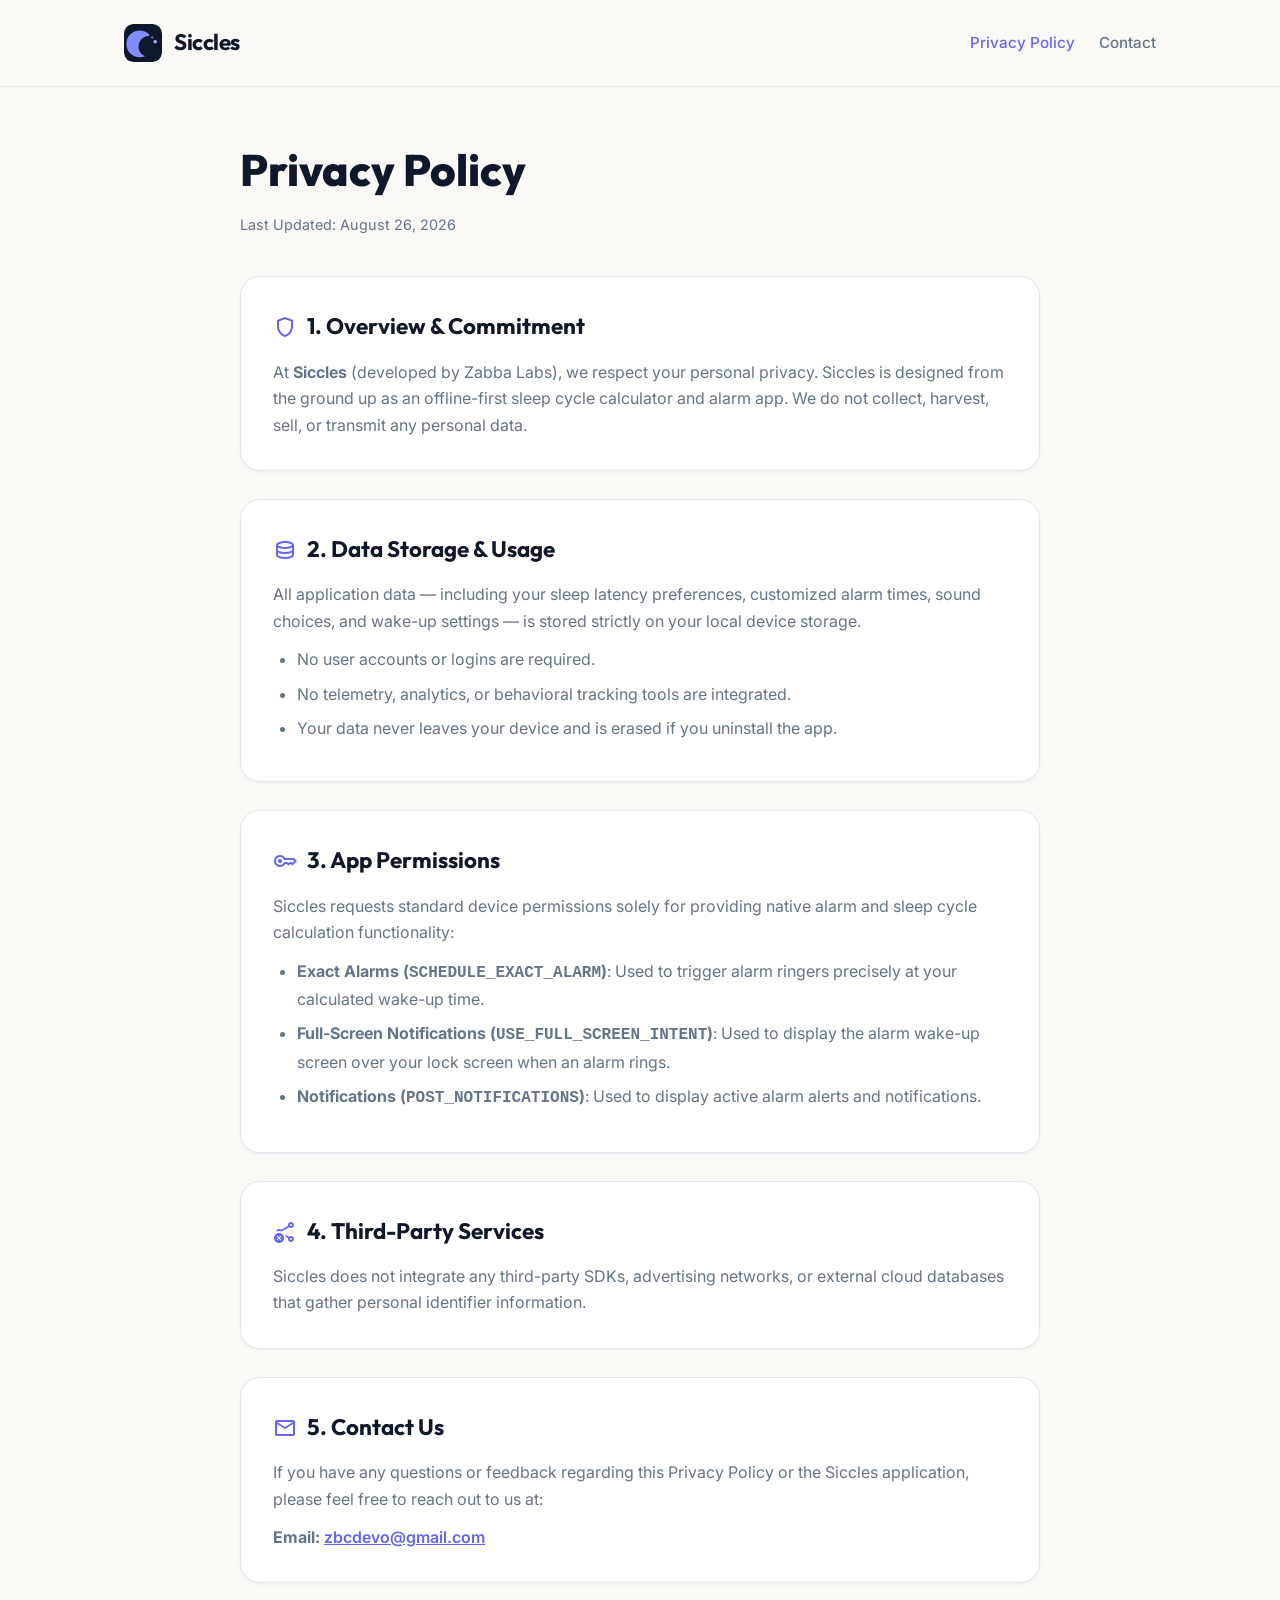
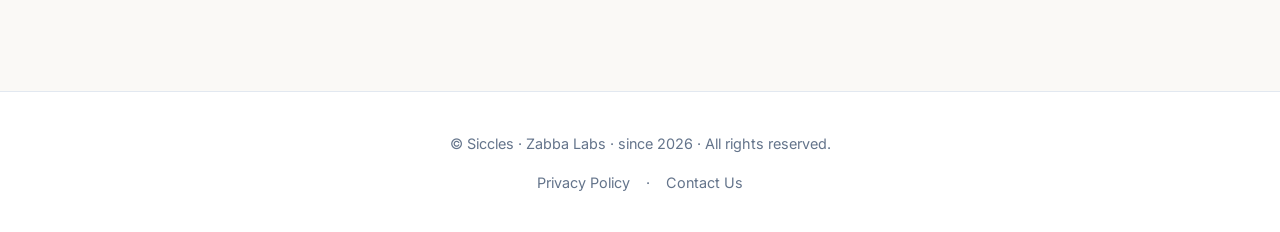
==== privacy.html @ fdc5b052 "feat: initial commit of Siccles landing page and privacy policy" ====
<!DOCTYPE html>
<html lang="en">
<head>
  <meta charset="UTF-8" />
  <meta name="viewport" content="width=device-width, initial-scale=1.0" />
  <title>Privacy Policy - Siccles</title>
  <meta name="description" content="Privacy Policy for Siccles Sleep Cycle Calculator and Alarm application." />
  <link rel="icon" type="image/svg+xml" href="assets/favicon.svg" />
  <link rel="stylesheet" href="style.css" />
  <!-- Google Fonts & Icons -->
  <link rel="preconnect" href="https://fonts.googleapis.com" />
  <link rel="preconnect" href="https://fonts.gstatic.com" crossorigin />
  <link href="https://fonts.googleapis.com/css2?family=Inter:wght@400;500;600&family=Outfit:wght@600;700;800&display=swap" rel="stylesheet" />
  <link rel="stylesheet" href="https://fonts.googleapis.com/css2?family=Material+Symbols+Outlined:opsz,wght,FILL,GRAD@24,400,0,0" />
</head>
<body>

  <!-- Top Navigation Header -->
  <header>
    <div class="container">
      <a href="index.html" class="brand" id="brand-logo-link">
        <img src="assets/logo.svg" alt="Siccles Icon" />
        <span>Siccles</span>
      </a>
      <nav>
        <a href="privacy.html" id="nav-privacy" style="color: var(--accent);">Privacy Policy</a>
        <a href="mailto:zbcdevo@gmail.com" id="nav-contact">Contact</a>
      </nav>
    </div>
  </header>

  <!-- Privacy Policy Content -->
  <main class="container content-section">
    <h1>Privacy Policy</h1>
    <span class="last-updated">Last Updated: August 26, 2026</span>

    <div class="policy-block">
      <h2>
        <span class="material-symbols-outlined">shield</span>
        1. Overview & Commitment
      </h2>
      <p>
        At <strong>Siccles</strong> (developed by Zabba Labs), we respect your personal privacy. Siccles is designed from the ground up as an offline-first sleep cycle calculator and alarm app. We do not collect, harvest, sell, or transmit any personal data.
      </p>
    </div>

    <div class="policy-block">
      <h2>
        <span class="material-symbols-outlined">database</span>
        2. Data Storage & Usage
      </h2>
      <p>
        All application data — including your sleep latency preferences, customized alarm times, sound choices, and wake-up settings — is stored strictly on your local device storage.
      </p>
      <ul>
        <li>No user accounts or logins are required.</li>
        <li>No telemetry, analytics, or behavioral tracking tools are integrated.</li>
        <li>Your data never leaves your device and is erased if you uninstall the app.</li>
      </ul>
    </div>

    <div class="policy-block">
      <h2>
        <span class="material-symbols-outlined">key</span>
        3. App Permissions
      </h2>
      <p>
        Siccles requests standard device permissions solely for providing native alarm and sleep cycle calculation functionality:
      </p>
      <ul>
        <li><strong>Exact Alarms (<code>SCHEDULE_EXACT_ALARM</code>)</strong>: Used to trigger alarm ringers precisely at your calculated wake-up time.</li>
        <li><strong>Full-Screen Notifications (<code>USE_FULL_SCREEN_INTENT</code>)</strong>: Used to display the alarm wake-up screen over your lock screen when an alarm rings.</li>
        <li><strong>Notifications (<code>POST_NOTIFICATIONS</code>)</strong>: Used to display active alarm alerts and notifications.</li>
      </ul>
    </div>

    <div class="policy-block">
      <h2>
        <span class="material-symbols-outlined">share_off</span>
        4. Third-Party Services
      </h2>
      <p>
        Siccles does not integrate any third-party SDKs, advertising networks, or external cloud databases that gather personal identifier information.
      </p>
    </div>

    <div class="policy-block">
      <h2>
        <span class="material-symbols-outlined">mail</span>
        5. Contact Us
      </h2>
      <p>
        If you have any questions or feedback regarding this Privacy Policy or the Siccles application, please feel free to reach out to us at:
      </p>
      <p style="margin-top: 0.75rem;">
        <strong>Email:</strong> <a href="mailto:zbcdevo@gmail.com" style="color: var(--accent); font-weight: 600;">zbcdevo@gmail.com</a>
      </p>
    </div>
  </main>

  <!-- Footer Section -->
  <footer>
    <div class="container">
      <div>
        © <a href="index.html">Siccles</a> · <a href="https://zabbalabs.com" target="_blank" rel="noopener">Zabba Labs</a> · since 2026 · All rights reserved.
      </div>
      <div class="footer-links">
        <a href="privacy.html" id="footer-privacy">Privacy Policy</a> ·
        <a href="mailto:zbcdevo@gmail.com" id="footer-contact">Contact Us</a>
      </div>
    </div>
  </footer>

</body>
</html>
---- style.css ----
/* Siccles Landing Page Styles - Cukka Standard */

:root {
  --bg: #faf9f6;
  --bg-card: #ffffff;
  --text: #0f172a;
  --text-muted: #64748b;
  --accent: #6366f1;
  --accent-hover: #4f46e5;
  --accent-light: #eef2ff;
  --border: #e2e8f0;
  --shadow-sm: 0 1px 3px rgba(15, 23, 42, 0.05);
  --shadow-md: 0 4px 6px -1px rgba(15, 23, 42, 0.08), 0 2px 4px -2px rgba(15, 23, 42, 0.04);
  --shadow-lg: 0 10px 15px -3px rgba(15, 23, 42, 0.1), 0 4px 6px -4px rgba(15, 23, 42, 0.05);
  --radius-sm: 8px;
  --radius-md: 14px;
  --radius-lg: 20px;
  --max-width: 1080px;
}

* {
  margin: 0;
  padding: 0;
  box-sizing: border-box;
}

body {
  font-family: 'Inter', -apple-system, BlinkMacSystemFont, 'Segoe UI', Roboto, sans-serif;
  background-color: var(--bg);
  color: var(--text);
  line-height: 1.6;
  min-height: 100vh;
  display: flex;
  flex-direction: column;
}

.container {
  width: 100%;
  max-width: var(--max-width);
  margin: 0 auto;
  padding: 0 1.5rem;
}

/* Header */
header {
  padding: 1.5rem 0;
  border-bottom: 1px solid var(--border);
  background: var(--bg);
  position: sticky;
  top: 0;
  z-index: 100;
  backdrop-filter: blur(8px);
  background-color: rgba(250, 249, 246, 0.9);
}

header .container {
  display: flex;
  align-items: center;
  justify-content: space-between;
}

.brand {
  display: flex;
  align-items: center;
  gap: 0.75rem;
  text-decoration: none;
  color: var(--text);
}

.brand img {
  width: 38px;
  height: 38px;
  border-radius: var(--radius-sm);
}

.brand span {
  font-family: 'Outfit', sans-serif;
  font-size: 1.4rem;
  font-weight: 700;
  letter-spacing: -0.02em;
}

nav {
  display: flex;
  align-items: center;
  gap: 1.5rem;
}

nav a {
  text-decoration: none;
  color: var(--text-muted);
  font-weight: 500;
  font-size: 0.95rem;
  transition: color 0.2s ease;
}

nav a:hover {
  color: var(--accent);
}

/* Hero Section */
.hero {
  padding: 5rem 0 4rem;
  text-align: center;
}

.hero-content {
  max-width: 720px;
  margin: 0 auto;
}

.hero-badge {
  display: inline-flex;
  align-items: center;
  gap: 0.5rem;
  background-color: var(--accent-light);
  color: var(--accent);
  padding: 0.4rem 1rem;
  border-radius: 999px;
  font-size: 0.875rem;
  font-weight: 600;
  margin-bottom: 1.5rem;
  border: 1px solid rgba(99, 102, 241, 0.2);
}

.hero h1 {
  font-family: 'Outfit', sans-serif;
  font-size: 3.25rem;
  font-weight: 800;
  line-height: 1.15;
  letter-spacing: -0.03em;
  color: var(--text);
  margin-bottom: 1.25rem;
}

.hero p {
  font-size: 1.2rem;
  color: var(--text-muted);
  margin-bottom: 2.25rem;
  line-height: 1.6;
}

.btn-group {
  display: flex;
  align-items: center;
  justify-content: center;
  gap: 1rem;
  flex-wrap: wrap;
}

.btn {
  display: inline-flex;
  align-items: center;
  gap: 0.6rem;
  padding: 0.85rem 1.75rem;
  border-radius: var(--radius-md);
  font-weight: 600;
  font-size: 1rem;
  text-decoration: none;
  transition: all 0.2s ease;
  cursor: pointer;
}

.btn-primary {
  background-color: var(--accent);
  color: #ffffff;
  box-shadow: 0 4px 14px rgba(99, 102, 241, 0.35);
}

.btn-primary:hover {
  background-color: var(--accent-hover);
  transform: translateY(-1px);
  box-shadow: 0 6px 20px rgba(99, 102, 241, 0.45);
}

.btn-secondary {
  background-color: var(--bg-card);
  color: var(--text);
  border: 1px solid var(--border);
  box-shadow: var(--shadow-sm);
}

.btn-secondary:hover {
  border-color: var(--accent);
  color: var(--accent);
  transform: translateY(-1px);
  box-shadow: var(--shadow-md);
}

/* Features Section */
.features-section {
  padding: 4rem 0 5rem;
}

.section-header {
  text-align: center;
  max-width: 600px;
  margin: 0 auto 3rem;
}

.section-header h2 {
  font-family: 'Outfit', sans-serif;
  font-size: 2rem;
  font-weight: 700;
  letter-spacing: -0.02em;
  margin-bottom: 0.75rem;
}

.section-header p {
  color: var(--text-muted);
  font-size: 1.05rem;
}

.grid {
  display: grid;
  grid-template-columns: repeat(auto-fit, minmax(280px, 1fr));
  gap: 1.75rem;
}

.card {
  background-color: var(--bg-card);
  padding: 2rem;
  border-radius: var(--radius-lg);
  border: 1px solid var(--border);
  box-shadow: var(--shadow-sm);
  transition: all 0.25s ease;
}

.card:hover {
  transform: translateY(-3px);
  box-shadow: var(--shadow-lg);
  border-color: rgba(99, 102, 241, 0.3);
}

.card-icon {
  font-size: 2rem;
  color: var(--accent);
  background-color: var(--accent-light);
  padding: 0.75rem;
  border-radius: var(--radius-md);
  display: inline-block;
  margin-bottom: 1.25rem;
}

.card h3 {
  font-family: 'Outfit', sans-serif;
  font-size: 1.25rem;
  font-weight: 700;
  margin-bottom: 0.6rem;
  color: var(--text);
}

.card p {
  color: var(--text-muted);
  font-size: 0.95rem;
  line-height: 1.55;
}

/* Privacy Content Section */
.content-section {
  padding: 3rem 0 5rem;
  max-width: 800px;
  margin: 0 auto;
}

.content-section h1 {
  font-family: 'Outfit', sans-serif;
  font-size: 2.75rem;
  font-weight: 800;
  margin-bottom: 0.5rem;
}

.last-updated {
  color: var(--text-muted);
  font-size: 0.9rem;
  margin-bottom: 2.5rem;
  display: block;
}

.policy-block {
  background-color: var(--bg-card);
  padding: 2rem;
  border-radius: var(--radius-lg);
  border: 1px solid var(--border);
  margin-bottom: 1.75rem;
  box-shadow: var(--shadow-sm);
}

.policy-block h2 {
  font-family: 'Outfit', sans-serif;
  font-size: 1.4rem;
  font-weight: 700;
  margin-bottom: 0.85rem;
  color: var(--text);
  display: flex;
  align-items: center;
  gap: 0.6rem;
}

.policy-block h2 .material-symbols-outlined {
  color: var(--accent);
}

.policy-block p, .policy-block ul {
  color: var(--text-muted);
  font-size: 1rem;
  line-height: 1.65;
}

.policy-block ul {
  margin-top: 0.75rem;
  padding-left: 1.5rem;
}

.policy-block li {
  margin-bottom: 0.5rem;
}

/* Footer */
footer {
  margin-top: auto;
  padding: 2.5rem 0;
  border-top: 1px solid var(--border);
  background-color: var(--bg-card);
  text-align: center;
  font-size: 0.9rem;
  color: var(--text-muted);
}

footer .container {
  display: flex;
  flex-direction: column;
  align-items: center;
  gap: 1rem;
}

footer a {
  color: var(--text-muted);
  text-decoration: none;
  transition: color 0.2s ease;
}

footer a:hover {
  color: var(--accent);
}

.footer-links {
  display: flex;
  gap: 1rem;
  align-items: center;
}

/* Responsive */
@media (max-width: 640px) {
  .hero h1 {
    font-size: 2.25rem;
  }
  
  .hero p {
    font-size: 1.05rem;
  }
  
  .btn-group {
    flex-direction: column;
    width: 100%;
  }
  
  .btn {
    width: 100%;
    justify-content: center;
  }
}
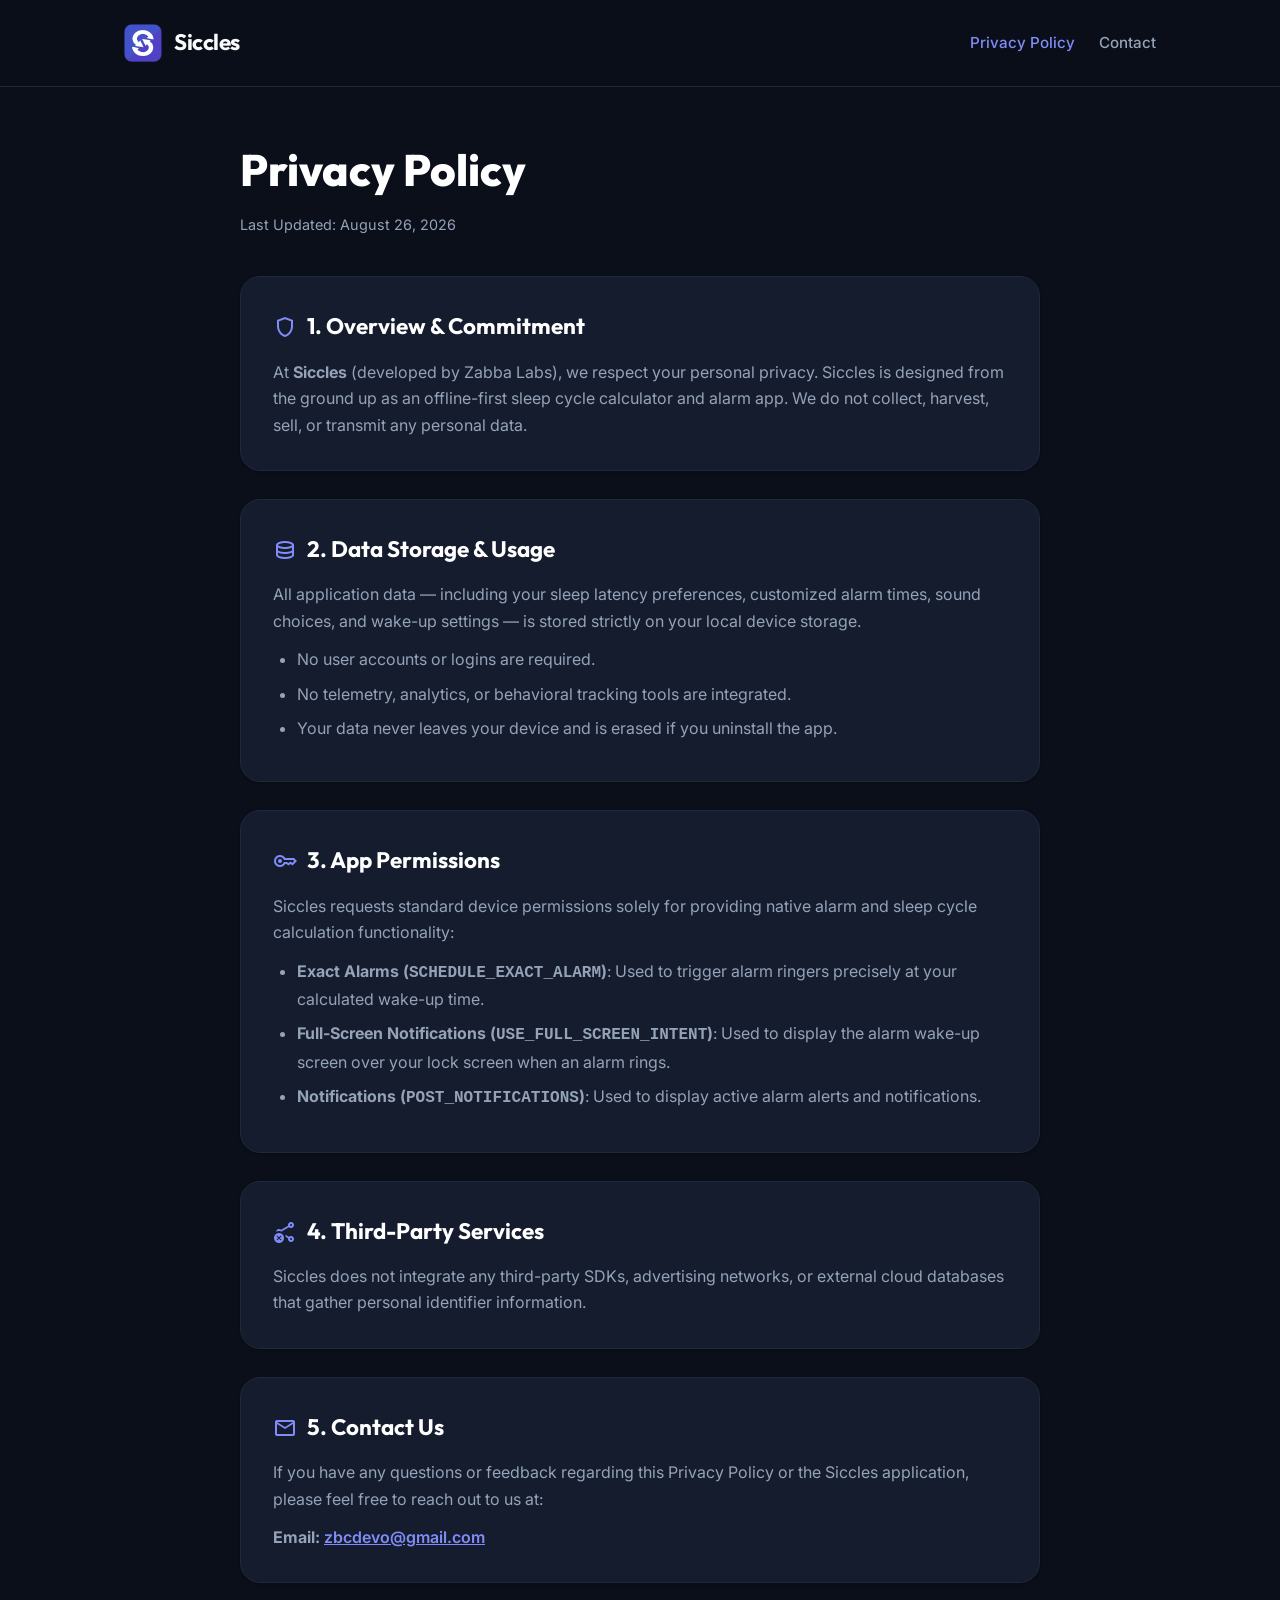
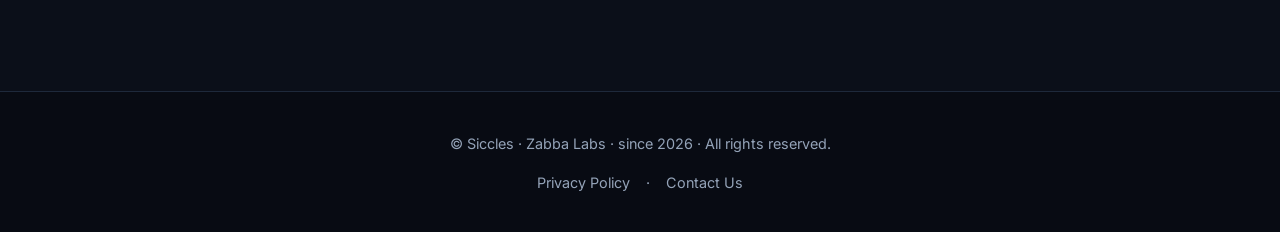
==== commit 8650086b: "fix: replace logo with official app logo PNG" ====
--- a/privacy.html
+++ b/privacy.html
@@ -5,7 +5,7 @@
   <meta name="viewport" content="width=device-width, initial-scale=1.0" />
   <title>Privacy Policy - Siccles</title>
   <meta name="description" content="Privacy Policy for Siccles Sleep Cycle Calculator and Alarm application." />
-  <link rel="icon" type="image/svg+xml" href="assets/favicon.svg" />
+  <link rel="icon" type="image/png" href="assets/favicon.png" />
   <link rel="stylesheet" href="style.css" />
   <!-- Google Fonts & Icons -->
   <link rel="preconnect" href="https://fonts.googleapis.com" />
@@ -19,7 +19,7 @@
   <header>
     <div class="container">
       <a href="index.html" class="brand" id="brand-logo-link">
-        <img src="assets/logo.svg" alt="Siccles Icon" />
+        <img src="assets/logo.png" alt="Siccles Icon" />
         <span>Siccles</span>
       </a>
       <nav>
--- a/style.css
+++ b/style.css
@@ -1,17 +1,17 @@
-/* Siccles Landing Page Styles - Cukka Standard */
+/* Siccles Landing Page Styles - Dark Mode Theme */
 
 :root {
-  --bg: #faf9f6;
-  --bg-card: #ffffff;
-  --text: #0f172a;
-  --text-muted: #64748b;
-  --accent: #6366f1;
-  --accent-hover: #4f46e5;
-  --accent-light: #eef2ff;
-  --border: #e2e8f0;
-  --shadow-sm: 0 1px 3px rgba(15, 23, 42, 0.05);
-  --shadow-md: 0 4px 6px -1px rgba(15, 23, 42, 0.08), 0 2px 4px -2px rgba(15, 23, 42, 0.04);
-  --shadow-lg: 0 10px 15px -3px rgba(15, 23, 42, 0.1), 0 4px 6px -4px rgba(15, 23, 42, 0.05);
+  --bg: #0b0f19;
+  --bg-card: #151c2e;
+  --text: #f8fafc;
+  --text-muted: #94a3b8;
+  --accent: #818cf8;
+  --accent-hover: #6366f1;
+  --accent-light: rgba(129, 140, 248, 0.12);
+  --border: #1e293b;
+  --shadow-sm: 0 1px 3px rgba(0, 0, 0, 0.3);
+  --shadow-md: 0 4px 12px rgba(0, 0, 0, 0.4);
+  --shadow-lg: 0 10px 25px rgba(0, 0, 0, 0.5);
   --radius-sm: 8px;
   --radius-md: 14px;
   --radius-lg: 20px;
@@ -49,8 +49,8 @@
   position: sticky;
   top: 0;
   z-index: 100;
-  backdrop-filter: blur(8px);
-  background-color: rgba(250, 249, 246, 0.9);
+  backdrop-filter: blur(12px);
+  background-color: rgba(11, 15, 25, 0.85);
 }
 
 header .container {
@@ -100,8 +100,9 @@
 
 /* Hero Section */
 .hero {
-  padding: 5rem 0 4rem;
+  padding: 5.5rem 0 4.5rem;
   text-align: center;
+  background: radial-gradient(circle at 50% 20%, rgba(129, 140, 248, 0.08) 0%, transparent 60%);
 }
 
 .hero-content {
@@ -120,7 +121,7 @@
   font-size: 0.875rem;
   font-weight: 600;
   margin-bottom: 1.5rem;
-  border: 1px solid rgba(99, 102, 241, 0.2);
+  border: 1px solid rgba(129, 140, 248, 0.25);
 }
 
 .hero h1 {
@@ -129,7 +130,7 @@
   font-weight: 800;
   line-height: 1.15;
   letter-spacing: -0.03em;
-  color: var(--text);
+  color: #ffffff;
   margin-bottom: 1.25rem;
 }
 
@@ -163,14 +164,14 @@
 
 .btn-primary {
   background-color: var(--accent);
-  color: #ffffff;
-  box-shadow: 0 4px 14px rgba(99, 102, 241, 0.35);
+  color: #0b0f19;
+  box-shadow: 0 4px 14px rgba(129, 140, 248, 0.3);
 }
 
 .btn-primary:hover {
-  background-color: var(--accent-hover);
+  background-color: #a5b4fc;
   transform: translateY(-1px);
-  box-shadow: 0 6px 20px rgba(99, 102, 241, 0.45);
+  box-shadow: 0 6px 20px rgba(129, 140, 248, 0.45);
 }
 
 .btn-secondary {
@@ -203,6 +204,7 @@
   font-size: 2rem;
   font-weight: 700;
   letter-spacing: -0.02em;
+  color: #ffffff;
   margin-bottom: 0.75rem;
 }
 
@@ -229,7 +231,7 @@
 .card:hover {
   transform: translateY(-3px);
   box-shadow: var(--shadow-lg);
-  border-color: rgba(99, 102, 241, 0.3);
+  border-color: rgba(129, 140, 248, 0.35);
 }
 
 .card-icon {
@@ -247,7 +249,7 @@
   font-size: 1.25rem;
   font-weight: 700;
   margin-bottom: 0.6rem;
-  color: var(--text);
+  color: #ffffff;
 }
 
 .card p {
@@ -267,6 +269,7 @@
   font-family: 'Outfit', sans-serif;
   font-size: 2.75rem;
   font-weight: 800;
+  color: #ffffff;
   margin-bottom: 0.5rem;
 }
 
@@ -291,7 +294,7 @@
   font-size: 1.4rem;
   font-weight: 700;
   margin-bottom: 0.85rem;
-  color: var(--text);
+  color: #ffffff;
   display: flex;
   align-items: center;
   gap: 0.6rem;
@@ -321,7 +324,7 @@
   margin-top: auto;
   padding: 2.5rem 0;
   border-top: 1px solid var(--border);
-  background-color: var(--bg-card);
+  background-color: #080b13;
   text-align: center;
   font-size: 0.9rem;
   color: var(--text-muted);
